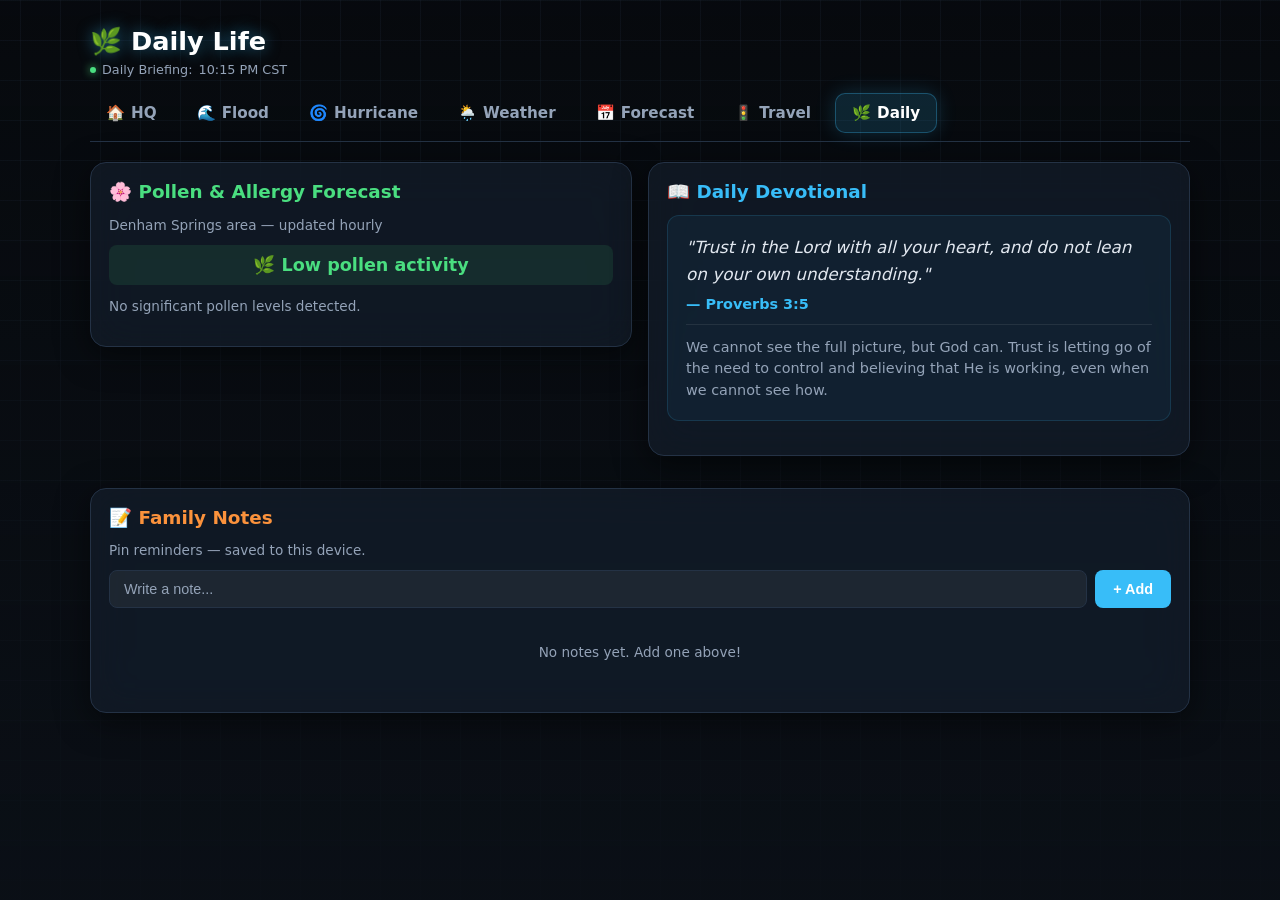
==== daily.html @ aaa63c9f "Add Travel & Utilities and Daily Life pages with outage map, road conditions, pollen, devotional, an" ====
<!DOCTYPE html>
<html lang="en">
<head>
    <meta charset="UTF-8">
    <meta name="viewport" content="width=device-width, initial-scale=1.0">
    <link rel="stylesheet" href="style.css">
    <title>🌿 Daily Life | Roux Command</title>
    <link rel="manifest" href="manifest.json">
    <meta name="apple-mobile-web-app-capable" content="yes">
    <meta name="apple-mobile-web-app-status-bar-style" content="black-translucent">
    <style>
        .pollen-bar {
            height: 8px;
            border-radius: 4px;
            margin-top: 4px;
            transition: width 1s ease;
        }
        .pollen-item {
            display: flex;
            justify-content: space-between;
            align-items: center;
            padding: 8px 0;
            border-bottom: 1px solid rgba(255,255,255,0.05);
        }
        .pollen-item:last-child { border-bottom: none; }
        .pollen-label { font-size: 0.9rem; color: var(--text-main); }
        .pollen-level { font-size: 0.85rem; font-weight: 600; }

        .verse-box {
            background: rgba(56, 189, 248, 0.06);
            border: 1px solid rgba(56, 189, 248, 0.15);
            border-radius: 12px;
            padding: 18px;
            margin-bottom: 16px;
        }
        .verse-text {
            font-size: 1.05rem;
            font-style: italic;
            line-height: 1.6;
            color: var(--text-main);
        }
        .verse-ref {
            font-size: 0.9rem;
            color: var(--accent-blue);
            margin-top: 8px;
            font-weight: 600;
            font-style: normal;
        }
        .reflection-text {
            font-size: 0.9rem;
            color: var(--text-muted);
            line-height: 1.5;
            margin-top: 12px;
            padding-top: 12px;
            border-top: 1px solid rgba(255,255,255,0.08);
        }

        .note-input-row {
            display: flex;
            gap: 8px;
            margin-bottom: 16px;
        }
        .note-input-row input {
            flex: 1;
            background: rgba(255,255,255,0.06);
            border: 1px solid var(--border-color);
            border-radius: 8px;
            padding: 10px 14px;
            color: var(--text-main);
            font-size: 0.9rem;
            outline: none;
            transition: border-color 0.2s;
        }
        .note-input-row input:focus {
            border-color: var(--accent-blue);
        }
        .note-input-row input::placeholder {
            color: var(--text-muted);
        }
        .note-input-row button {
            background: var(--accent-blue);
            border: none;
            border-radius: 8px;
            padding: 10px 18px;
            color: #fff;
            font-weight: 600;
            cursor: pointer;
            font-size: 0.9rem;
            transition: opacity 0.2s;
            white-space: nowrap;
        }
        .note-input-row button:hover {
            opacity: 0.85;
        }
        .note-card {
            background: rgba(255,255,255,0.04);
            border: 1px solid var(--border-color);
            border-radius: 10px;
            padding: 14px;
            margin-bottom: 8px;
            display: flex;
            justify-content: space-between;
            align-items: flex-start;
            gap: 12px;
        }
        .note-text {
            font-size: 0.9rem;
            color: var(--text-main);
            line-height: 1.4;
            flex: 1;
            word-break: break-word;
        }
        .note-time {
            font-size: 0.7rem;
            color: var(--text-muted);
            margin-top: 4px;
        }
        .note-delete {
            background: rgba(248, 113, 113, 0.15);
            border: 1px solid rgba(248, 113, 113, 0.3);
            border-radius: 6px;
            padding: 4px 10px;
            color: var(--status-red);
            font-size: 0.8rem;
            cursor: pointer;
            transition: background 0.2s;
            flex-shrink: 0;
        }
        .note-delete:hover {
            background: rgba(248, 113, 113, 0.3);
        }
    </style>
</head>
<body>
    <div class="container">
        <h1>🌿 Daily Life</h1>

        <div class="heartbeat-container">
            <span class="pulse-dot"></span>             Daily Briefing: <span class="sys-clock">--:-- -- ---</span>
        </div>

        <div class="nav-tabs">
            <a href="index.html"><span class="icon">🏠</span> <span>HQ</span></a>
            <a href="river.html"><span class="icon">🌊</span> <span>Flood</span></a>
            <a href="prep.html"><span class="icon">🌀</span> <span>Hurricane</span></a>
            <a href="weather.html"><span class="icon">🌦️</span> <span>Weather</span></a>
            <a href="forecast.html"><span class="icon">📅</span> <span>Forecast</span></a>
            <a href="travel.html"><span class="icon">🚦</span> <span>Travel</span></a>
            <a href="daily.html" class="active"><span class="icon">🌿</span> <span>Daily</span></a>
        </div>

        <div class="grid-2">
            <div class="panel float-hover">
                <h3 style="color: var(--status-green);">🌸 Pollen & Allergy Forecast</h3>
                <p style="font-size: 0.85rem; color: var(--text-muted); margin-bottom: 12px;">Denham Springs area — updated hourly</p>
                <div id="pollen-summary" style="font-size: 1.1rem; font-weight: 700; margin-bottom: 12px; padding: 10px; border-radius: 8px; text-align: center;">
                    Loading pollen data...
                </div>
                <div id="pollen-detail"></div>
            </div>

            <div class="panel float-hover">
                <h3 style="color: var(--accent-blue);">📖 Daily Devotional</h3>
                <div class="verse-box" id="devotional-content">
                    <div class="verse-text">Be still, and know that I am God.</div>
                    <div class="verse-ref">— Psalm 46:10</div>
                    <div class="reflection-text">In the chaos of daily life, God calls us to pause. Stillness is not emptiness—it is presence. When we stop striving and simply rest in Him, we remember who holds tomorrow.</div>
                </div>
            </div>
        </div>

        <div class="panel float-hover">
            <h3 style="color: var(--status-orange);">📝 Family Notes</h3>
            <p style="font-size: 0.85rem; color: var(--text-muted); margin-bottom: 12px;">Pin reminders — saved to this device.</p>
            <div class="note-input-row">
                <input type="text" id="note-input" placeholder="Write a note..." maxlength="200">
                <button onclick="addNote()">+ Add</button>
            </div>
            <div id="notes-list"></div>
        </div>
    </div>

    <script src="app.js"></script>
    <script>
        updateClock();

        const devotions = [
            { verse: '"Be still, and know that I am God."', ref: 'Psalm 46:10', reflection: 'In the chaos of daily life, God calls us to pause. Stillness is not emptiness—it is presence. When we stop striving and simply rest in Him, we remember who holds tomorrow.' },
            { verse: '"The Lord is my shepherd; I shall not want."', ref: 'Psalm 23:1', reflection: 'God provides for every need. When anxiety whispers about what we lack, faith reminds us that the Shepherd knows His sheep. Trust His provision for today.' },
            { verse: '"This is the day that the Lord has made; let us rejoice and be glad in it."', ref: 'Psalm 118:24', reflection: 'Every morning is a gift. Even on hard days, choose joy—not because circumstances are perfect, but because the Giver of days is faithful.' },
            { verse: '"The steadfast love of the Lord never ceases; his mercies never come to an end; they are new every morning."', ref: 'Lamentations 3:22-23', reflection: 'Yesterday\'s mistakes do not define today. God\'s mercy resets with the sunrise. Receive it, and extend it to others.' },
            { verse: '"Trust in the Lord with all your heart, and do not lean on your own understanding."', ref: 'Proverbs 3:5', reflection: 'We cannot see the full picture, but God can. Trust is letting go of the need to control and believing that He is working, even when we cannot see how.' },
            { verse: '"Fear not, for I am with you; be not dismayed, for I am your God; I will strengthen you, I will help you, I will uphold you with my righteous right hand."', ref: 'Isaiah 41:10', reflection: 'Fear loses its power when we remember Who stands beside us. You are not alone in any storm. God\'s strength is made perfect in your weakness.' },
            { verse: '"Give thanks to the Lord, for he is good, for his steadfast love endures forever."', ref: 'Psalm 107:1', reflection: 'Gratitude shifts our focus from what we lack to what we have. Even in trials, there is something to give thanks for. Start today by naming three blessings.' },
            { verse: '"The Lord is near to all who call on him, to all who call on him in truth."', ref: 'Psalm 145:18', reflection: 'God is not distant or indifferent. He bends low to hear His children. Whatever you are carrying today, bring it to Him in prayer—He is near.' },
            { verse: '"Create in me a clean heart, O God, and renew a right spirit within me."', ref: 'Psalm 51:10', reflection: 'Each day offers a fresh start. Ask God to cleanse your heart and renew your spirit. Let go of bitterness and let His peace fill the empty spaces.' },
            { verse: '"I can do all things through him who strengthens me."', ref: 'Philippians 4:13', reflection: 'Not by your own power, but through Christ who lives in you. Whatever challenge lies ahead, you don\'t face it alone. His strength is sufficient.' },
            { verse: '"The Lord is my light and my salvation; whom shall I fear?"', ref: 'Psalm 27:1', reflection: 'Light dispels darkness. When fear threatens to overwhelm, remember that the God who commands the light is your protector. No darkness can overcome His light.' },
            { verse: '"Peace I leave with you; my peace I give to you. Not as the world gives do I give to you. Let not your hearts be troubled."', ref: 'John 14:27', reflection: 'The world\'s peace depends on circumstances. Christ\'s peace transcends them. Breathe deeply today and receive the peace that passes all understanding.' }
        ];

        function loadDevotional() {
            const now = new Date();
            const dayOfYear = Math.floor((now - new Date(now.getFullYear(), 0, 0)) / 86400000);
            const d = devotions[dayOfYear % devotions.length];
            document.getElementById('devotional-content').innerHTML =
                `<div class="verse-text">${d.verse}</div>` +
                `<div class="verse-ref">— ${d.ref}</div>` +
                `<div class="reflection-text">${d.reflection}</div>`;
        }
        loadDevotional();

        async function loadPollen() {
            const p = await fetchPollen(30.48, -90.95);
            const summary = document.getElementById('pollen-summary');
            const detail = document.getElementById('pollen-detail');
            if (!p || !p.active || p.active.length === 0) {
                summary.innerText = '🌿 Low pollen activity';
                summary.style.background = 'rgba(74, 222, 128, 0.1)';
                summary.style.color = 'var(--status-green)';
                detail.innerHTML = '<p style="color:var(--text-muted);font-size:0.85rem;">No significant pollen levels detected.</p>';
                return;
            }
            const h = p.highest;
            let levelColor, levelText;
            if (h.value <= 1) { levelColor = 'var(--status-green)'; levelText = 'Very Low'; }
            else if (h.value <= 2) { levelColor = '#fb923c'; levelText = 'Low'; }
            else if (h.value <= 3) { levelColor = 'var(--status-orange)'; levelText = 'Moderate'; }
            else if (h.value <= 4) { levelColor = 'var(--status-red)'; levelText = 'High'; }
            else { levelColor = '#dc2626'; levelText = 'Very High'; }
            summary.innerText = `${h.label}: ${levelText}`;
            summary.style.background = `rgba(255,255,255,0.04)`;
            summary.style.color = levelColor;
            let html = '';
            const maxVal = Math.max(...p.active.map(t => t.value), 3);
            for (const t of p.active) {
                const pct = (t.value / maxVal) * 100;
                let barColor = 'var(--status-green)';
                if (t.value >= 4) barColor = 'var(--status-red)';
                else if (t.value >= 3) barColor = 'var(--status-orange)';
                else if (t.value >= 2) barColor = '#fb923c';
                html +=
                    `<div class="pollen-item">` +
                        `<div><div class="pollen-label">${t.label}</div></div>` +
                        `<div><span class="pollen-level" style="color:${barColor};">${t.level}</span></div>` +
                    `</div>` +
                    `<div style="background:rgba(255,255,255,0.06);border-radius:4px;height:8px;overflow:hidden;margin-bottom:4px;">` +
                        `<div class="pollen-bar" style="width:${pct}%;background:${barColor};"></div>` +
                    `</div>`;
            }
            detail.innerHTML = html;
        }
        loadPollen();

        function loadNotes() {
            const notes = JSON.parse(localStorage.getItem('family-notes') || '[]');
            const list = document.getElementById('notes-list');
            if (notes.length === 0) {
                list.innerHTML = '<p style="color:var(--text-muted);font-size:0.85rem;text-align:center;padding:20px 0;">No notes yet. Add one above!</p>';
                return;
            }
            list.innerHTML = notes.map((n, i) =>
                `<div class="note-card">` +
                    `<div><div class="note-text">${escapeHtml(n.text)}</div><div class="note-time">${n.time}</div></div>` +
                    `<button class="note-delete" onclick="deleteNote(${i})">✕</button>` +
                `</div>`
            ).join('');
        }

        function addNote() {
            const input = document.getElementById('note-input');
            const text = input.value.trim();
            if (!text) return;
            const notes = JSON.parse(localStorage.getItem('family-notes') || '[]');
            const now = new Date();
            notes.unshift({ text, time: now.toLocaleString('en-US', { month: 'short', day: 'numeric', hour: '2-digit', minute: '2-digit' }) });
            localStorage.setItem('family-notes', JSON.stringify(notes));
            input.value = '';
            loadNotes();
        }

        function deleteNote(index) {
            const notes = JSON.parse(localStorage.getItem('family-notes') || '[]');
            notes.splice(index, 1);
            localStorage.setItem('family-notes', JSON.stringify(notes));
            loadNotes();
        }

        function escapeHtml(text) {
            const d = document.createElement('div');
            d.textContent = text;
            return d.innerHTML;
        }

        document.getElementById('note-input').addEventListener('keydown', (e) => {
            if (e.key === 'Enter') addNote();
        });

        loadNotes();
    </script>
</body>
</html>
---- style.css ----
:root {
    --bg-dark: #070a0e;
    --card-bg: rgba(22, 31, 43, 0.65);
    --border-color: #243245;
    --text-main: #e2e8f0;
    --text-muted: #94a3b8;
    --accent-blue: #38bdf8;
    --status-green: #4ade80;
    --status-red: #f87171;
    --status-orange: #fb923c;
    --nav-height: 70px;
}

* {
    -webkit-tap-highlight-color: transparent;
    box-sizing: border-box;
}

body {
    font-family: system-ui, -apple-system, BlinkMacSystemFont, 'Segoe UI', Roboto, sans-serif;
    background: var(--bg-dark);
    color: var(--text-main);
    margin: 0;
    padding: 16px;
    padding-bottom: calc(var(--nav-height) + 20px);
    display: flex;
    justify-content: center;
    position: relative;
    overflow-x: hidden;
}

body::before {
    content: "";
    position: fixed;
    top: 0; left: 0; width: 100vw; height: 100vh;
    background-image: 
        linear-gradient(rgba(36, 50, 69, 0.25) 1px, transparent 1px),
        linear-gradient(90deg, rgba(36, 50, 69, 0.25) 1px, transparent 1px);
    background-size: 40px 40px;
    background-position: center top;
    z-index: -2;
    animation: grid-breath 10s ease-in-out infinite;
}

@keyframes grid-breath {
    0%, 100% { opacity: 0.8; }
    50% { opacity: 1; }
}

body::after {
    content: "";
    position: fixed;
    top: 0; left: 0; width: 100vw; height: 100vh;
    background: linear-gradient(180deg, rgba(7,10,14,0.2) 0%, rgba(11,16,23,0.95) 100%);
    z-index: -1;
    pointer-events: none;
}

.container {
    width: 100%;
    max-width: 1100px;
    position: relative;
    z-index: 2;
}

h1 {
    font-size: 1.6rem;
    font-weight: 700;
    color: #ffffff;
    margin: 10px 0 6px 0;
    display: flex;
    align-items: center;
    gap: 8px;
    text-shadow: 0 0 15px rgba(56, 189, 248, 0.5);
    user-select: none;
    -webkit-user-select: none;
}

h2, h3 { 
    margin: 0 0 12px 0; 
    font-size: 1.15rem; 
    color: #ffffff;
    user-select: none;
    -webkit-user-select: none;
}

.panel {
    background: var(--card-bg);
    border: 1px solid var(--border-color);
    border-radius: 16px;
    padding: 18px;
    margin-bottom: 16px;
    box-shadow: 0 8px 32px rgba(0, 0, 0, 0.5);
    backdrop-filter: blur(20px) saturate(200%);
    -webkit-backdrop-filter: blur(20px) saturate(200%);
    transition: transform 0.2s cubic-bezier(0.16, 1, 0.3, 1), box-shadow 0.2s ease, border-color 0.2s ease;
}

.float-hover:hover {
    transform: translateY(-4px);
    box-shadow: 0 12px 40px rgba(56, 189, 248, 0.2);
    border-color: rgba(56, 189, 248, 0.5);
}

.float-hover:active, .nav-tabs a:active, button:active, .emergency-btn:active, .checklist-item:active {
    transform: scale(0.97);
}

@keyframes critical-pulse {
    0% { box-shadow: 0 0 0 0 rgba(248, 113, 113, 0.4); border-color: rgba(248, 113, 113, 0.6); }
    70% { box-shadow: 0 0 20px 10px rgba(248, 113, 113, 0); border-color: var(--border-color); }
    100% { box-shadow: 0 0 0 0 rgba(248, 113, 113, 0); border-color: rgba(248, 113, 113, 0.6); }
}

.critical-state { animation: critical-pulse 2s infinite; }

/* Navigation */
.nav-tabs {
    display: flex;
    gap: 8px;
    margin-bottom: 20px;
    border-bottom: 1px solid var(--border-color);
    padding-bottom: 8px;
    flex-wrap: wrap;
    user-select: none;
    -webkit-user-select: none;
}

.nav-tabs a {
    color: var(--text-muted);
    text-decoration: none;
    padding: 10px 16px;
    border-radius: 10px;
    font-size: 0.95rem;
    font-weight: 600;
    transition: all 0.2s cubic-bezier(0.16, 1, 0.3, 1);
    display: flex;
    align-items: center;
    gap: 6px;
    touch-action: manipulation;
}

.nav-tabs a:hover { color: #ffffff; background: rgba(255,255,255,0.08); }

.nav-tabs a.active {
    color: #ffffff;
    background: rgba(56, 189, 248, 0.15);
    border: 1px solid rgba(56, 189, 248, 0.3);
    box-shadow: 0 0 20px rgba(56, 189, 248, 0.2);
}

@media (max-width: 768px) {
    body { padding-bottom: calc(90px + env(safe-area-inset-bottom, 0px)); }
    .nav-tabs {
        position: fixed;
        bottom: 0;
        left: 0;
        width: 100%;
        background: rgba(11, 16, 23, 0.96);
        backdrop-filter: blur(25px);
        -webkit-backdrop-filter: blur(25px);
        border-top: 1px solid var(--border-color);
        margin: 0;
        padding: 8px 8px calc(8px + env(safe-area-inset-bottom, 0px)) 8px;
        box-sizing: border-box;
        justify-content: space-around;
        z-index: 1000;
        border-bottom: none;
        box-shadow: 0 -10px 30px rgba(0, 0, 0, 0.6);
    }
    .nav-tabs a {
        flex-direction: column;
        font-size: 0.75rem;
        padding: 6px;
        gap: 4px;
        flex: 1;
        text-align: center;
    }
    .nav-tabs a.active {
        background: transparent;
        border: none;
        box-shadow: none;
        color: var(--accent-blue);
    }
    .nav-tabs a.active span.icon {
        background: rgba(56, 189, 248, 0.2);
        border-radius: 12px;
        padding: 4px 16px;
    }
}

.metric { font-size: 2.2rem; font-weight: 800; letter-spacing: -0.5px; margin: 8px 0; }

.status-badge {
    display: inline-block;
    padding: 6px 12px;
    border-radius: 20px;
    font-size: 0.85rem;
    font-weight: 700;
    text-transform: uppercase;
    letter-spacing: 0.5px;
    user-select: none;
    -webkit-user-select: none;
}

.heartbeat-container { 
    font-size: 0.8rem; 
    color: var(--text-muted); 
    margin-bottom: 16px; 
    display: flex; 
    align-items: center; 
    gap: 6px; 
    user-select: none;
    -webkit-user-select: none;
}

.pulse-dot {
    width: 6px; height: 6px; background: var(--status-green); border-radius: 50%; display: inline-block;
    box-shadow: 0 0 8px var(--status-green); animation: pulse 2s infinite;
}

.ticker-wrap {
    overflow: hidden;
    background: linear-gradient(90deg, rgba(56, 189, 248, 0.08), rgba(56, 189, 248, 0.02));
    border: 1px solid rgba(56, 189, 248, 0.15);
    border-radius: 10px;
    padding: 10px 0;
    margin-bottom: 16px;
    position: relative;
    user-select: none;
    -webkit-user-select: none;
}

.ticker-wrap::before,
.ticker-wrap::after {
    content: "";
    position: absolute;
    top: 0; bottom: 0; width: 30px;
    z-index: 2;
    pointer-events: none;
}
.ticker-wrap::before { left: 0; background: linear-gradient(90deg, var(--bg-dark), transparent); }
.ticker-wrap::after { right: 0; background: linear-gradient(-90deg, var(--bg-dark), transparent); }

.ticker-track {
    display: inline-block;
    white-space: nowrap;
    padding-left: 100%;
    animation: ticker-scroll 40s linear infinite;
    font-size: 0.9rem;
    color: var(--accent-blue);
    text-shadow: 0 0 8px rgba(56, 189, 248, 0.3);
}

@keyframes ticker-scroll {
    0% { transform: translateX(0); }
    100% { transform: translateX(-100%); }
}

@keyframes pulse {
    0% { transform: scale(0.95); box-shadow: 0 0 0 0 rgba(74, 222, 128, 0.8); }
    70% { transform: scale(1); box-shadow: 0 0 0 8px rgba(74, 222, 128, 0); }
    100% { transform: scale(0.95); box-shadow: 0 0 0 0 rgba(74, 222, 128, 0); }
}

.grid-3 { display: grid; grid-template-columns: 1fr; gap: 16px; margin-bottom: 16px; align-items: start; }
@media (min-width: 768px) { .grid-3 { grid-template-columns: repeat(3, 1fr); } }
.grid-2 { display: grid; grid-template-columns: 1fr; gap: 16px; margin-bottom: 16px; align-items: start; }
@media (min-width: 768px) { .grid-2 { grid-template-columns: repeat(2, 1fr); } }

/* Prep Checklist Styles */
.checklist-item {
    display: flex;
    align-items: center;
    padding: 12px;
    background: rgba(255,255,255,0.03);
    border-radius: 8px;
    margin-bottom: 8px;
    border: 1px solid rgba(255,255,255,0.05);
    cursor: pointer;
    transition: background 0.2s, opacity 0.2s;
    user-select: none;
    -webkit-user-select: none;
    touch-action: manipulation;
}
.checklist-item:hover { background: rgba(56, 189, 248, 0.08); }
.checklist-item input[type="checkbox"] {
    appearance: none; width: 24px; height: 24px;
    border: 2px solid var(--text-muted); border-radius: 6px;
    margin-right: 12px; cursor: pointer; position: relative;
    transition: all 0.2s;
    touch-action: manipulation;
}
.checklist-item input[type="checkbox"]:checked {
    background: var(--status-green); border-color: var(--status-green);
}
.checklist-item input[type="checkbox"]:checked::after {
    content: "✓"; position: absolute; color: #070a0e;
    font-size: 16px; font-weight: bold; top: 50%; left: 50%;
    transform: translate(-50%, -50%);
}
.checklist-item.done span {
    text-decoration: line-through; color: var(--text-muted); opacity: 0.6;
}

button {
    touch-action: manipulation;
    user-select: none;
    -webkit-user-select: none;
    transition: all 0.2s ease;
}

.emergency-btn {
    display: block; width: 100%; text-align: center;
    background: rgba(248, 113, 113, 0.15); color: var(--status-red);
    padding: 12px; border-radius: 8px; text-decoration: none; font-weight: bold;
    border: 1px solid rgba(248, 113, 113, 0.3); margin-top: 8px;
    transition: all 0.2s;
    user-select: none;
    -webkit-user-select: none;
    touch-action: manipulation;
}
.emergency-btn:hover { background: rgba(248, 113, 113, 0.3); color: #fff; }

/* Forecast Rows */
.forecast-row {
    display: flex; align-items: center; gap: 8px;
    padding: 10px 12px;
    background: rgba(11, 16, 23, 0.5);
    border: 1px solid var(--border-color);
    border-radius: 12px;
}
.forecast-day { min-width: 55px; font-weight: 600; font-size: 0.9rem; }
.forecast-cond { min-width: 105px; display: flex; align-items: center; gap: 6px; font-size: 0.85rem; color: var(--text-muted); }
.forecast-bar { flex: 1; display: flex; align-items: center; gap: 8px; }
.forecast-track { flex: 1; height: 6px; background: rgba(255,255,255,0.1); border-radius: 3px; position: relative; overflow: hidden; }
.forecast-fill { position: absolute; height: 100%; background: linear-gradient(90deg, var(--accent-blue), var(--status-orange)); border-radius: 3px; }
.forecast-temp-min { font-weight: 600; width: 26px; text-align: right; font-size: 0.85rem; }
.forecast-temp-max { font-weight: 600; width: 26px; font-size: 0.85rem; }
.forecast-pop { min-width: 45px; text-align: right; font-size: 0.85rem; font-weight: 600; }
.pop-high { color: var(--accent-blue); text-shadow: 0 0 8px rgba(56,189,248,0.4); }
@media (max-width: 600px) {
    .forecast-row { flex-wrap: wrap; gap: 4px; padding: 8px 10px; }
    .forecast-day { min-width: 40px; font-size: 0.8rem; }
    .forecast-cond { min-width: 0; font-size: 0.75rem; }
    .forecast-cond span { display: none; }
    .forecast-bar { width: 100%; order: 10; margin-top: 2px; }
    .forecast-temp-min, .forecast-temp-max { font-size: 0.8rem; }
    .forecast-pop { min-width: 35px; font-size: 0.75rem; }
}

/* Custom Scrollbar */
::-webkit-scrollbar {
    width: 8px;
    height: 8px;
}
::-webkit-scrollbar-track {
    background: var(--bg-dark);
}
::-webkit-scrollbar-thumb {
    background: var(--border-color);
    border-radius: 4px;
}
::-webkit-scrollbar-thumb:hover {
    background: var(--text-muted);
}
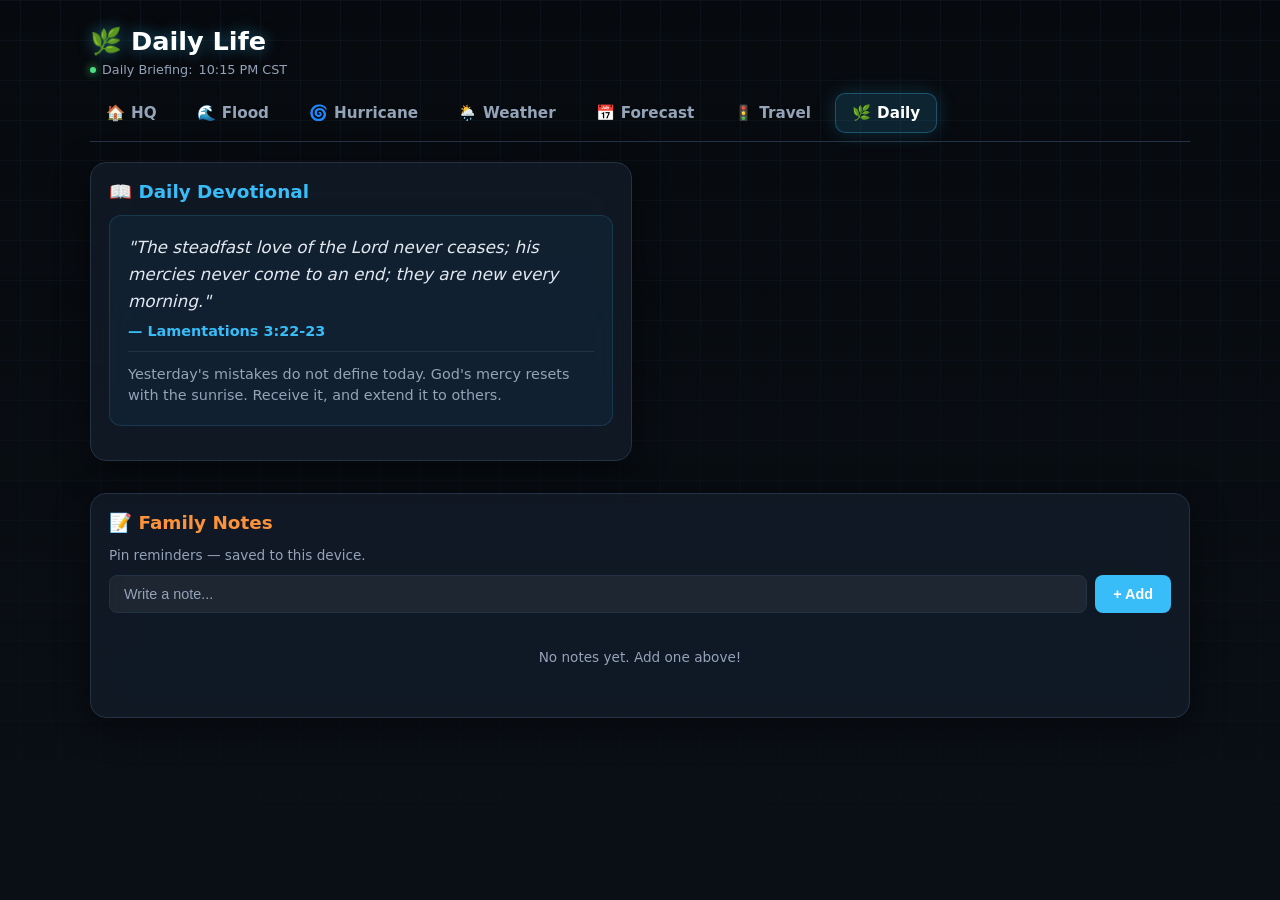
==== commit 70b4d618: "Fix weather falsy-check, remove pollen from daily, restructure travel routes, fix mobile cut-off, ad" ====
--- a/daily.html
+++ b/daily.html
@@ -9,23 +9,6 @@
     <meta name="apple-mobile-web-app-capable" content="yes">
     <meta name="apple-mobile-web-app-status-bar-style" content="black-translucent">
     <style>
-        .pollen-bar {
-            height: 8px;
-            border-radius: 4px;
-            margin-top: 4px;
-            transition: width 1s ease;
-        }
-        .pollen-item {
-            display: flex;
-            justify-content: space-between;
-            align-items: center;
-            padding: 8px 0;
-            border-bottom: 1px solid rgba(255,255,255,0.05);
-        }
-        .pollen-item:last-child { border-bottom: none; }
-        .pollen-label { font-size: 0.9rem; color: var(--text-main); }
-        .pollen-level { font-size: 0.85rem; font-weight: 600; }
-
         .verse-box {
             background: rgba(56, 189, 248, 0.06);
             border: 1px solid rgba(56, 189, 248, 0.15);
@@ -150,15 +133,6 @@
         </div>
 
         <div class="grid-2">
-            <div class="panel float-hover">
-                <h3 style="color: var(--status-green);">🌸 Pollen & Allergy Forecast</h3>
-                <p style="font-size: 0.85rem; color: var(--text-muted); margin-bottom: 12px;">Denham Springs area — updated hourly</p>
-                <div id="pollen-summary" style="font-size: 1.1rem; font-weight: 700; margin-bottom: 12px; padding: 10px; border-radius: 8px; text-align: center;">
-                    Loading pollen data...
-                </div>
-                <div id="pollen-detail"></div>
-            </div>
-
             <div class="panel float-hover">
                 <h3 style="color: var(--accent-blue);">📖 Daily Devotional</h3>
                 <div class="verse-box" id="devotional-content">
@@ -201,7 +175,7 @@
 
         function loadDevotional() {
             const now = new Date();
-            const dayOfYear = Math.floor((now - new Date(now.getFullYear(), 0, 0)) / 86400000);
+            const dayOfYear = Math.floor((Date.now() - Date.UTC(now.getFullYear(), 0, 1)) / 86400000);
             const d = devotions[dayOfYear % devotions.length];
             document.getElementById('devotional-content').innerHTML =
                 `<div class="verse-text">${d.verse}</div>` +
@@ -209,48 +183,6 @@
                 `<div class="reflection-text">${d.reflection}</div>`;
         }
         loadDevotional();
-
-        async function loadPollen() {
-            const p = await fetchPollen(30.48, -90.95);
-            const summary = document.getElementById('pollen-summary');
-            const detail = document.getElementById('pollen-detail');
-            if (!p || !p.active || p.active.length === 0) {
-                summary.innerText = '🌿 Low pollen activity';
-                summary.style.background = 'rgba(74, 222, 128, 0.1)';
-                summary.style.color = 'var(--status-green)';
-                detail.innerHTML = '<p style="color:var(--text-muted);font-size:0.85rem;">No significant pollen levels detected.</p>';
-                return;
-            }
-            const h = p.highest;
-            let levelColor, levelText;
-            if (h.value <= 1) { levelColor = 'var(--status-green)'; levelText = 'Very Low'; }
-            else if (h.value <= 2) { levelColor = '#fb923c'; levelText = 'Low'; }
-            else if (h.value <= 3) { levelColor = 'var(--status-orange)'; levelText = 'Moderate'; }
-            else if (h.value <= 4) { levelColor = 'var(--status-red)'; levelText = 'High'; }
-            else { levelColor = '#dc2626'; levelText = 'Very High'; }
-            summary.innerText = `${h.label}: ${levelText}`;
-            summary.style.background = `rgba(255,255,255,0.04)`;
-            summary.style.color = levelColor;
-            let html = '';
-            const maxVal = Math.max(...p.active.map(t => t.value), 3);
-            for (const t of p.active) {
-                const pct = (t.value / maxVal) * 100;
-                let barColor = 'var(--status-green)';
-                if (t.value >= 4) barColor = 'var(--status-red)';
-                else if (t.value >= 3) barColor = 'var(--status-orange)';
-                else if (t.value >= 2) barColor = '#fb923c';
-                html +=
-                    `<div class="pollen-item">` +
-                        `<div><div class="pollen-label">${t.label}</div></div>` +
-                        `<div><span class="pollen-level" style="color:${barColor};">${t.level}</span></div>` +
-                    `</div>` +
-                    `<div style="background:rgba(255,255,255,0.06);border-radius:4px;height:8px;overflow:hidden;margin-bottom:4px;">` +
-                        `<div class="pollen-bar" style="width:${pct}%;background:${barColor};"></div>` +
-                    `</div>`;
-            }
-            detail.innerHTML = html;
-        }
-        loadPollen();
 
         function loadNotes() {
             const notes = JSON.parse(localStorage.getItem('family-notes') || '[]');
--- a/style.css
+++ b/style.css
@@ -8,7 +8,7 @@
     --status-green: #4ade80;
     --status-red: #f87171;
     --status-orange: #fb923c;
-    --nav-height: 70px;
+    --accent-pink: #f472b6;
 }
 
 * {
@@ -22,7 +22,7 @@
     color: var(--text-main);
     margin: 0;
     padding: 16px;
-    padding-bottom: calc(var(--nav-height) + 20px);
+    padding-bottom: calc(70px + env(safe-area-inset-bottom, 20px));
     display: flex;
     justify-content: center;
     position: relative;
@@ -114,6 +114,74 @@
 
 .critical-state { animation: critical-pulse 2s infinite; }
 
+/* Wave Animation */
+@keyframes wave-flow {
+    0% { transform: translateX(0); }
+    100% { transform: translateX(-50%); }
+}
+
+.wave-container {
+    position: relative;
+    width: 100%;
+    height: 30px;
+    overflow: hidden;
+    margin-top: 10px;
+    opacity: 0.6;
+}
+
+.wave {
+    position: absolute;
+    width: 200%;
+    height: 100%;
+    background: repeat-x;
+    animation: wave-flow 4s linear infinite;
+}
+
+.wave-1 {
+    background: repeating-linear-gradient(
+        90deg,
+        transparent 0px,
+        var(--accent-blue) 2px,
+        transparent 4px,
+        var(--accent-blue) 6px,
+        transparent 8px
+    );
+    mask-image: url("data:image/svg+xml,%3Csvg xmlns='http://www.w3.org/2000/svg' viewBox='0 0 1440 60'%3E%3Cpath fill='white' d='M0,30 C360,0 720,60 1080,30 C1260,15 1350,30 1440,30 L1440,60 L0,60 Z'/%3E%3C/svg%3E");
+    mask-size: 720px 100%;
+    -webkit-mask-image: url("data:image/svg+xml,%3Csvg xmlns='http://www.w3.org/2000/svg' viewBox='0 0 1440 60'%3E%3Cpath fill='white' d='M0,30 C360,0 720,60 1080,30 C1260,15 1350,30 1440,30 L1440,60 L0,60 Z'/%3E%3C/svg%3E");
+    -webkit-mask-size: 720px 100%;
+    opacity: 0.5;
+}
+
+.wave-2 {
+    background: repeating-linear-gradient(
+        90deg,
+        transparent 0px,
+        var(--accent-blue) 3px,
+        transparent 6px
+    );
+    mask-image: url("data:image/svg+xml,%3Csvg xmlns='http://www.w3.org/2000/svg' viewBox='0 0 1440 60'%3E%3Cpath fill='white' d='M0,40 C360,10 720,50 1080,20 C1260,30 1350,40 1440,40 L1440,60 L0,60 Z'/%3E%3C/svg%3E");
+    mask-size: 720px 100%;
+    -webkit-mask-image: url("data:image/svg+xml,%3Csvg xmlns='http://www.w3.org/2000/svg' viewBox='0 0 1440 60'%3E%3Cpath fill='white' d='M0,40 C360,10 720,50 1080,20 C1260,30 1350,40 1440,40 L1440,60 L0,60 Z'/%3E%3C/svg%3E");
+    -webkit-mask-size: 720px 100%;
+    animation-duration: 6s;
+    animation-direction: reverse;
+    opacity: 0.3;
+}
+
+/* Sparkle hover effect on metrics */
+.metric-sparkle {
+    transition: text-shadow 0.3s ease;
+}
+.metric-sparkle:hover {
+    text-shadow: 0 0 20px currentColor, 0 0 40px currentColor;
+}
+
+@keyframes gentle-float {
+    0%, 100% { transform: translateY(0); }
+    50% { transform: translateY(-3px); }
+}
+
 /* Navigation */
 .nav-tabs {
     display: flex;
@@ -150,7 +218,8 @@
 }
 
 @media (max-width: 768px) {
-    body { padding-bottom: calc(90px + env(safe-area-inset-bottom, 0px)); }
+    body { padding-bottom: calc(120px + env(safe-area-inset-bottom, 0px)); }
+    .container { padding-bottom: 16px; }
     .nav-tabs {
         position: fixed;
         bottom: 0;
@@ -365,4 +434,62 @@
     background: var(--text-muted);
 }
 
-
+/* River Fact Card */
+.river-fact {
+    font-size: 0.82rem;
+    color: var(--text-muted);
+    line-height: 1.5;
+    padding: 12px 16px;
+    background: rgba(56, 189, 248, 0.05);
+    border: 1px dashed rgba(56, 189, 248, 0.2);
+    border-radius: 10px;
+    margin-top: 12px;
+    transition: background 0.3s;
+}
+.river-fact:hover {
+    background: rgba(56, 189, 248, 0.1);
+}
+.river-fact strong {
+    color: var(--accent-blue);
+}
+
+/* Quick Links */
+.quick-links {
+    display: flex;
+    flex-wrap: wrap;
+    gap: 12px;
+    margin-top: 6px;
+}
+.quick-link {
+    flex: 1;
+    min-width: 140px;
+    padding: 14px;
+    border-radius: 12px;
+    background: rgba(255,255,255,0.04);
+    border: 1px solid var(--border-color);
+    text-decoration: none;
+    color: inherit;
+    text-align: center;
+    transition: all 0.2s;
+}
+.quick-link:hover {
+    background: rgba(56, 189, 248, 0.08);
+    border-color: rgba(56, 189, 248, 0.3);
+}
+.quick-link:active {
+    transform: scale(0.97);
+}
+.quick-link .ql-icon {
+    font-size: 1.5rem;
+    display: block;
+    margin-bottom: 4px;
+}
+.quick-link .ql-label {
+    font-size: 0.8rem;
+    font-weight: 600;
+}
+.quick-link .ql-desc {
+    font-size: 0.7rem;
+    color: var(--text-muted);
+    margin-top: 2px;
+}
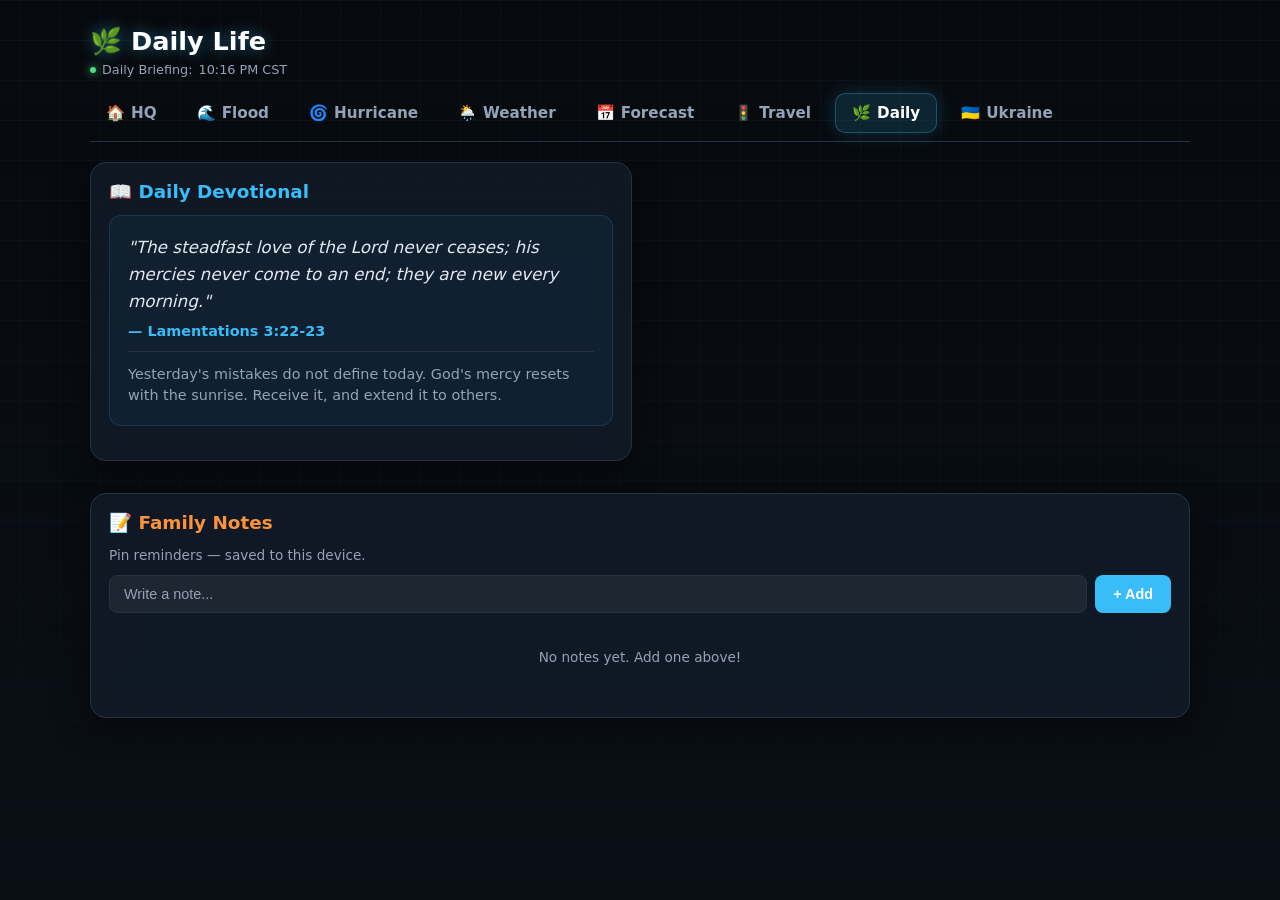
==== commit 9d9d2a2e: "Clickable route cards w/ map links, always-visible 3-col grid, Bohdanivka Ukraine page, nav link acr" ====
--- a/daily.html
+++ b/daily.html
@@ -130,6 +130,7 @@
             <a href="forecast.html"><span class="icon">📅</span> <span>Forecast</span></a>
             <a href="travel.html"><span class="icon">🚦</span> <span>Travel</span></a>
             <a href="daily.html" class="active"><span class="icon">🌿</span> <span>Daily</span></a>
+            <a href="ukraine.html"><span class="icon">🇺🇦</span> <span>Ukraine</span></a>
         </div>
 
         <div class="grid-2">
--- a/style.css
+++ b/style.css
@@ -8,7 +8,6 @@
     --status-green: #4ade80;
     --status-red: #f87171;
     --status-orange: #fb923c;
-    --accent-pink: #f472b6;
 }
 
 * {
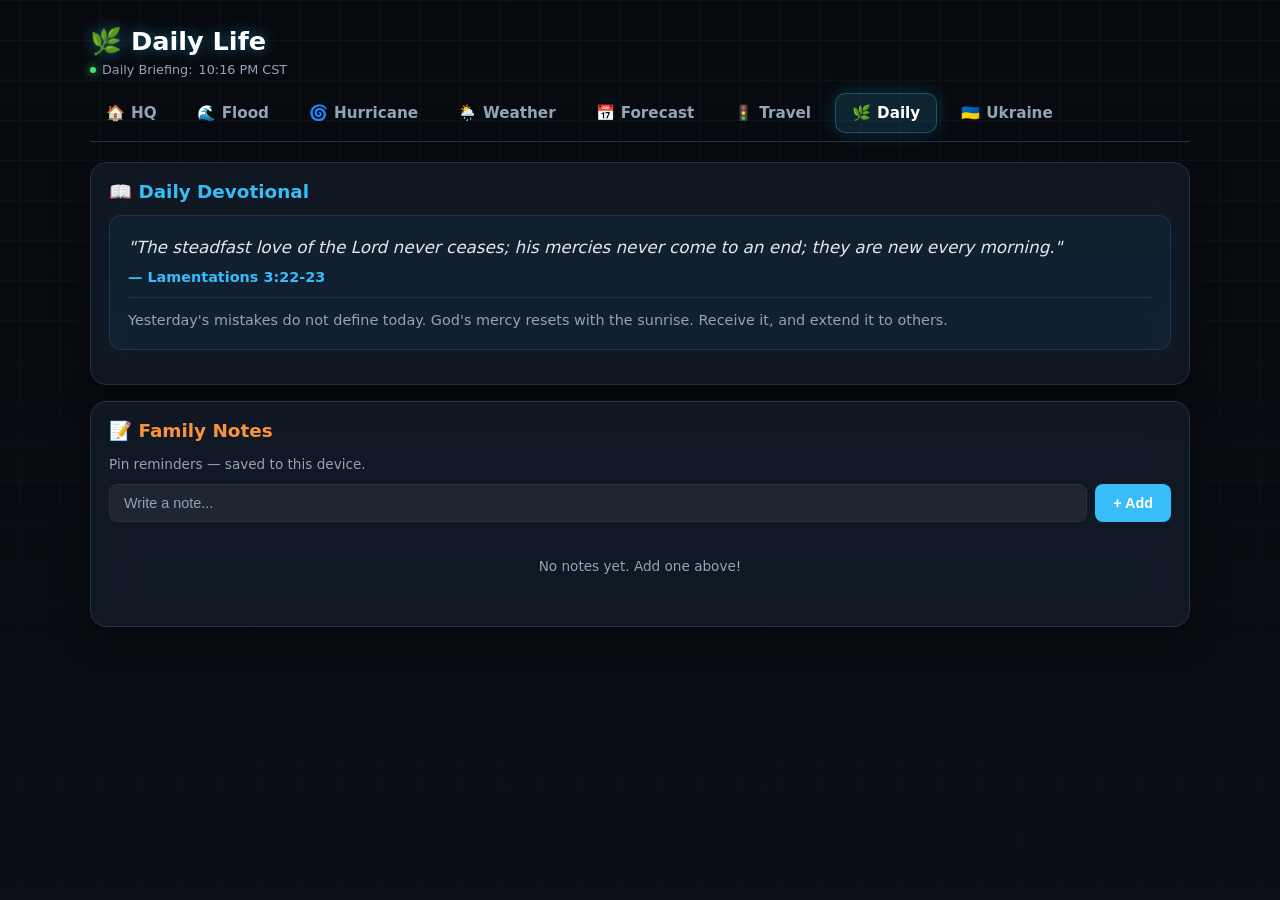
==== commit 73bb8eaf: "Single dynamic route card w/ embedded map, fix full-width boxes, fix Ukraine field names" ====
--- a/daily.html
+++ b/daily.html
@@ -133,14 +133,12 @@
             <a href="ukraine.html"><span class="icon">🇺🇦</span> <span>Ukraine</span></a>
         </div>
 
-        <div class="grid-2">
-            <div class="panel float-hover">
-                <h3 style="color: var(--accent-blue);">📖 Daily Devotional</h3>
-                <div class="verse-box" id="devotional-content">
-                    <div class="verse-text">Be still, and know that I am God.</div>
-                    <div class="verse-ref">— Psalm 46:10</div>
-                    <div class="reflection-text">In the chaos of daily life, God calls us to pause. Stillness is not emptiness—it is presence. When we stop striving and simply rest in Him, we remember who holds tomorrow.</div>
-                </div>
+        <div class="panel float-hover">
+            <h3 style="color: var(--accent-blue);">📖 Daily Devotional</h3>
+            <div class="verse-box" id="devotional-content">
+                <div class="verse-text">Be still, and know that I am God.</div>
+                <div class="verse-ref">— Psalm 46:10</div>
+                <div class="reflection-text">In the chaos of daily life, God calls us to pause. Stillness is not emptiness—it is presence. When we stop striving and simply rest in Him, we remember who holds tomorrow.</div>
             </div>
         </div>
 
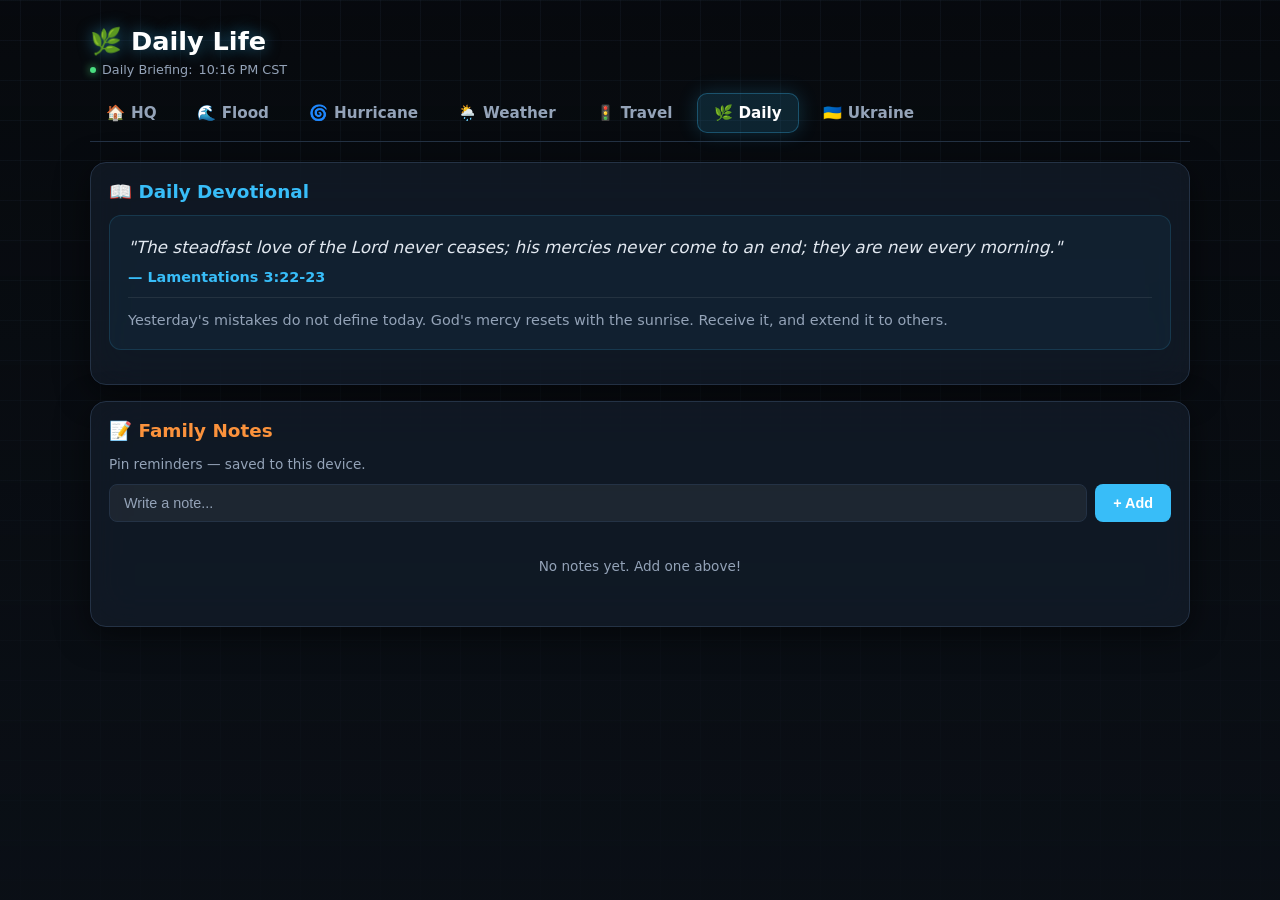
==== commit 3c7a0092: "Overhaul weather page: bar-style forecast, no graph, remove dead Forecast nav link from all pages" ====
--- a/daily.html
+++ b/daily.html
@@ -127,7 +127,6 @@
             <a href="river.html"><span class="icon">🌊</span> <span>Flood</span></a>
             <a href="prep.html"><span class="icon">🌀</span> <span>Hurricane</span></a>
             <a href="weather.html"><span class="icon">🌦️</span> <span>Weather</span></a>
-            <a href="forecast.html"><span class="icon">📅</span> <span>Forecast</span></a>
             <a href="travel.html"><span class="icon">🚦</span> <span>Travel</span></a>
             <a href="daily.html" class="active"><span class="icon">🌿</span> <span>Daily</span></a>
             <a href="ukraine.html"><span class="icon">🇺🇦</span> <span>Ukraine</span></a>
